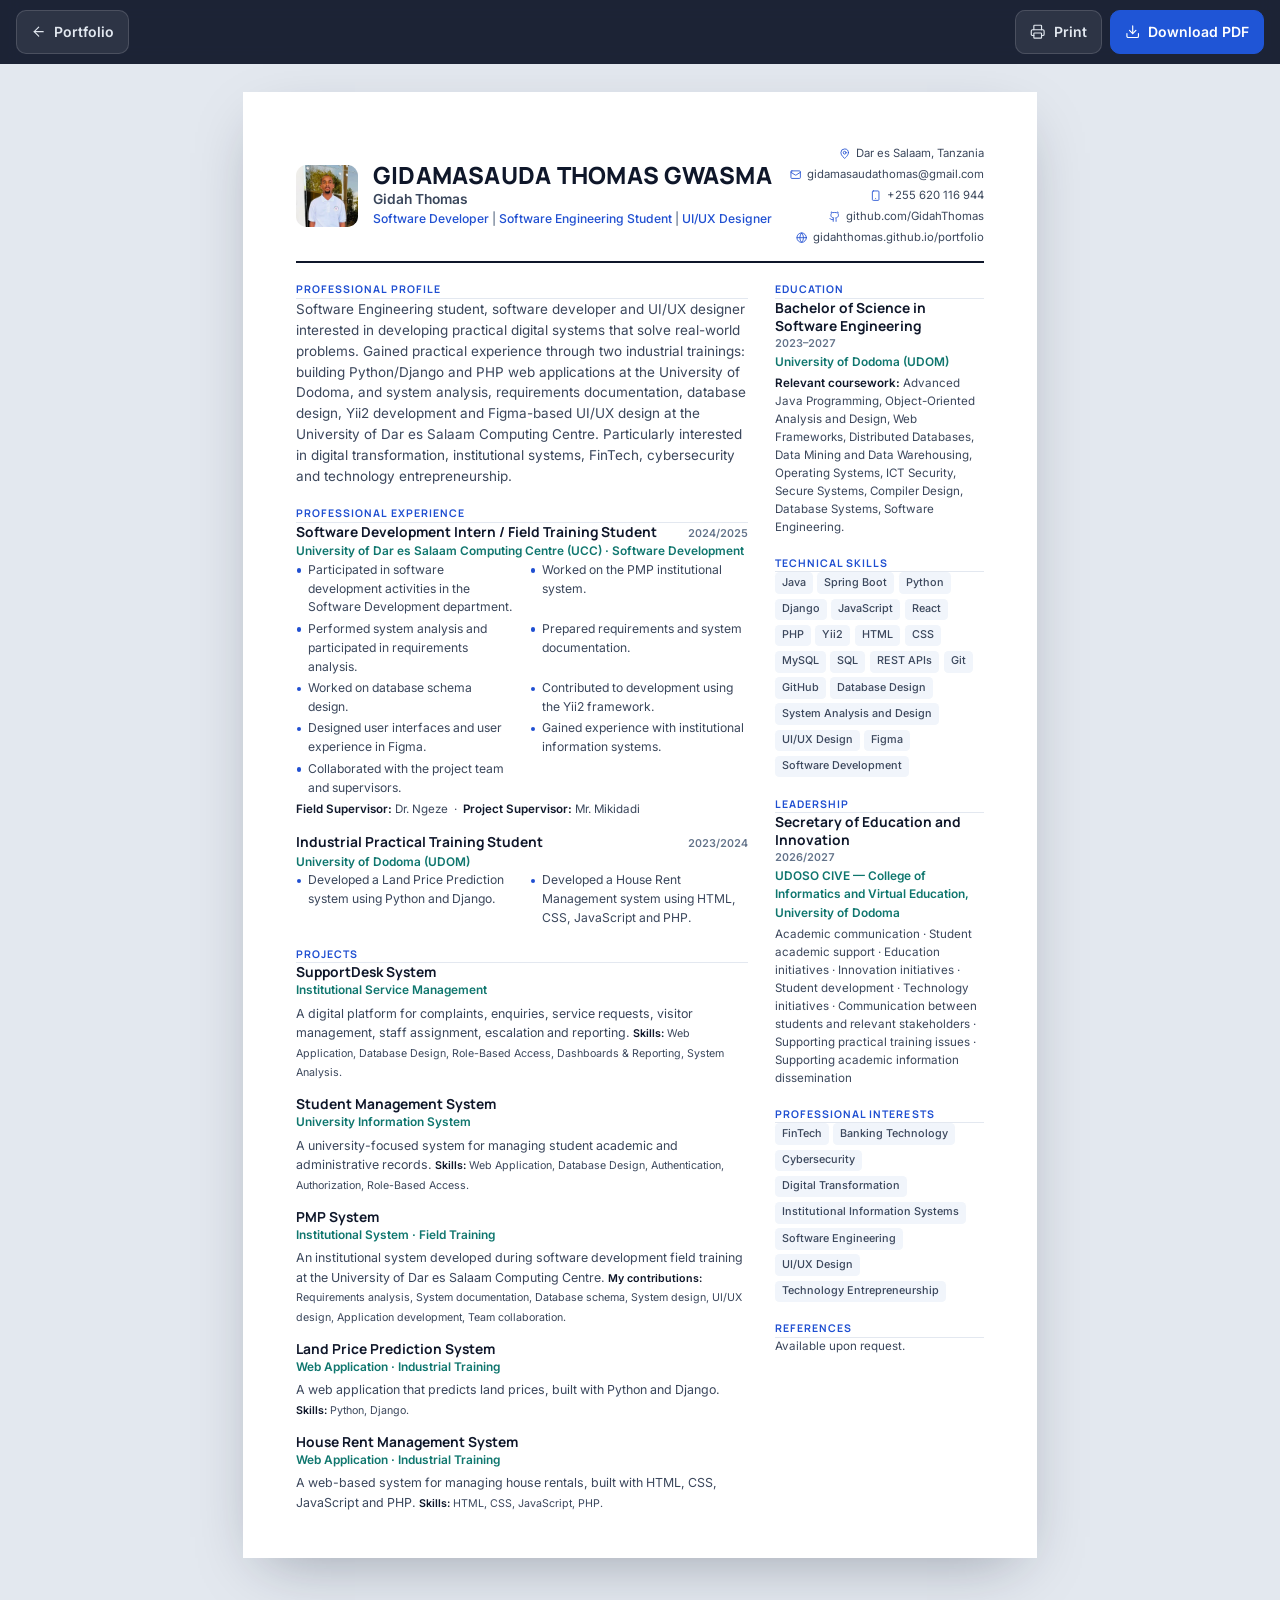
==== cv/index.html @ cd394ff4 "Portfolio and CV website Static site (HTML, CSS, JavaScript, self-hosted Bootstrap 5.3.8 and fonts) " ====
<!DOCTYPE html>
<html lang="en">

<head>
    <meta charset="UTF-8">
    <meta name="viewport" content="width=device-width, initial-scale=1.0, viewport-fit=cover">
    <title>CV — Gidamasauda Thomas Gwasma (Gidah Thomas)</title>
    <meta name="description"
        content="Curriculum Vitae of Gidamasauda Thomas Gwasma (Gidah Thomas) — Software Developer, Software Engineering student at the University of Dodoma, and UI/UX Designer.">
    <meta name="author" content="Gidamasauda Thomas Gwasma">
    <link rel="canonical" href="https://gidahthomas.github.io/portfolio/cv/">
    <meta property="og:type" content="profile">
    <meta property="og:title" content="CV — Gidah Thomas">
    <meta property="og:description" content="Software Developer | Software Engineering Student | UI/UX Designer">
    <meta property="og:url" content="https://gidahthomas.github.io/portfolio/cv/">
    <meta property="og:image" content="https://gidahthomas.github.io/portfolio/images/gidah-headshot.jpg">
    <link rel="icon" type="image/svg+xml" href="../favicon.svg">
    <style>@import url("../assets/vendor/bootstrap/css/bootstrap.min.css") layer(bootstrap);</style>
    <link rel="stylesheet" href="../css/fonts.css">
    <link rel="stylesheet" href="../css/cv-document.css">
    <link rel="stylesheet" href="cv.css">
</head>

<body>
    <div class="toolbar" role="toolbar" aria-label="CV actions">
        <a class="tb-btn" href="../index.html" id="tb-back"><span data-icon="arrowRight" data-class="flip"></span><span
                class="tb-label">Portfolio</span></a>
        <div class="tb-right">
            <button class="tb-btn" type="button" id="tb-print"><span data-icon="printer"></span><span
                    class="tb-label">Print</span></button>
            <a class="tb-btn tb-primary" id="tb-download" href="#"><span data-icon="download"></span>Download PDF</a>
        </div>
    </div>

    <main class="sheet cvdoc-wrap" id="cv-doc"></main>

    <script src="../assets/vendor/bootstrap/js/bootstrap.bundle.min.js"></script>
    <script src="../js/data.js"></script>
    <script src="../js/icons.js"></script>
    <script src="../js/cv-document.js"></script>
    <script src="cv.js"></script>
</body>

</html>
---- css/fonts.css ----
/* =========================================================
   Fonts: Inter (text) and Manrope (headings), SIL Open Font License
   (licences in assets/fonts/*-OFL.txt).
   The font files are embedded below as data URIs so they load in every
   situation: on a web server, on GitHub Pages, and when index.html is
   opened directly from disk (browsers block separate font files on file://).
   Source files: assets/fonts/*.woff2 — see README.md to regenerate.
   ========================================================= */
@font-face {
  font-family: 'Inter';
  font-style: normal;
  font-weight: 100 900;
  font-display: swap;
  src: url('[data-uri]') format('woff2');
}

@font-face {
  font-family: 'Manrope';
  font-style: normal;
  font-weight: 200 800;
  font-display: swap;
  src: url('[data-uri]') format('woff2');
}

/* Metric-matched fallback: keeps line breaks stable before the fonts are ready */
@font-face {
  font-family: 'Inter Fallback';
  src: local('Arial'), local('Helvetica Neue'), local('Helvetica');
  ascent-override: 90.49%;
  descent-override: 22.56%;
  line-gap-override: 0%;
  size-adjust: 107.06%;
}
---- css/cv-document.css ----
/* =========================================================
   CV document — shared by the CV popup, CV section preview
   and the printable CV page. Always a light "paper" document.
   Layout responds to its container, not the viewport.
   ========================================================= */
.cvdoc-wrap { container-type: inline-size; }

.cvdoc {
  --cvd-fs: 15px;
  --cvd-ink: #0f172a;
  --cvd-ink-2: #3b475c;
  --cvd-muted: #64748b;
  --cvd-line: #e3e8f0;
  --cvd-accent: #1f4fd1;
  --cvd-accent-2: #0f766e;
  --cvd-tint: #f1f5fb;
  font-family: 'Inter', 'Inter Fallback', 'Segoe UI', Roboto, 'Helvetica Neue', Arial, sans-serif;
  font-size: var(--cvd-fs);
  line-height: 1.55;
  color: var(--cvd-ink);
  background: #fff;
  text-align: left;
  overflow-wrap: break-word;
  -webkit-font-smoothing: antialiased;
  font-feature-settings: 'cv11', 'ss01';
}
.cvdoc *, .cvdoc *::before, .cvdoc *::after { box-sizing: border-box; }
.cvdoc h1, .cvdoc h2, .cvdoc h3, .cvdoc h4, .cvdoc h5, .cvdoc p, .cvdoc ul { margin: 0; padding: 0; }
.cvdoc ul { list-style: none; }
.cvdoc a { color: inherit; text-decoration: none; }
.cvdoc a:hover { color: var(--cvd-accent); }
.cvdoc .icon { width: 1em; height: 1em; flex: none; }

/* Header */
.cvd-head {
  display: grid; grid-template-columns: auto 1fr; gap: .9em 1.1em; align-items: center;
  padding-bottom: 1.1em; border-bottom: 2px solid var(--cvd-ink);
}
.cvd-photo { width: 4.6em; height: 4.6em; border-radius: .8em; object-fit: cover; background: var(--cvd-tint); display: block; }
.cvd-name {
  font-family: 'Manrope', 'Inter', 'Inter Fallback', 'Segoe UI', Roboto, 'Helvetica Neue', Arial, sans-serif; font-weight: 800;
  font-size: 1.55em; line-height: 1.15; letter-spacing: .01em; text-transform: uppercase; color: var(--cvd-ink);
}
.cvd-alias { margin-top: .15em; font-weight: 600; font-size: 1.02em; color: var(--cvd-ink-2); }
.cvd-roles { margin-top: .3em; font-weight: 500; font-size: .9em; color: var(--cvd-accent); }
.cvd-role { white-space: nowrap; }
.cvd-sep { color: var(--cvd-muted); }
.cvd-contact {
  grid-column: 1 / -1;
  display: flex; flex-wrap: wrap; gap: .35em 1.2em; font-size: .84em; color: var(--cvd-ink-2);
}
.cvd-contact li, .cvd-contact a { display: inline-flex; align-items: center; gap: .45em; min-width: 0; }
.cvd-contact span { overflow-wrap: anywhere; }
.cvd-contact .icon { color: var(--cvd-accent); }

/* Body: single column by default (narrow containers), reading order via `order` */
.cvd-body { display: flex; flex-direction: column; gap: 1.35em; margin-top: 1.35em; }
.cvd-main, .cvd-side { display: contents; }
.cvd-profile { order: 1; }
.cvd-education { order: 2; }
.cvd-skills { order: 3; }
.cvd-experience { order: 4; }
.cvd-leadership { order: 5; }
.cvd-projects { order: 6; }
.cvd-interests { order: 7; }
.cvd-references { order: 8; }

.cvd-h {
  font-family: 'Manrope', 'Inter', 'Inter Fallback', 'Segoe UI', Roboto, 'Helvetica Neue', Arial, sans-serif;
  font-size: .78em; font-weight: 700; text-transform: uppercase; letter-spacing: .1em; color: var(--cvd-accent);
  padding-bottom: .45em; margin-bottom: .75em; border-bottom: 1px solid var(--cvd-line);
}
.cvd-lead { color: var(--cvd-ink-2); }

.cvd-entry + .cvd-entry { margin-top: 1em; }
.cvd-entry { break-inside: avoid; page-break-inside: avoid; }
.cvd-entry-head { display: flex; flex-wrap: wrap; justify-content: space-between; align-items: baseline; gap: .1em .8em; }
.cvd-entry h3, .cvd-entry h4, .cvd-entry h5 { font-family: 'Manrope', 'Inter', 'Inter Fallback', 'Segoe UI', Roboto, 'Helvetica Neue', Arial, sans-serif; font-size: 1.02em; font-weight: 700; line-height: 1.3; }
.cvd-when { font-size: .8em; font-weight: 600; color: var(--cvd-muted); white-space: nowrap; font-variant-numeric: tabular-nums; }
.cvd-org { font-size: .88em; font-weight: 600; color: var(--cvd-accent-2); margin-top: .1em; }
.cvd-entry > p:not(.cvd-org) { margin-top: .35em; font-size: .92em; color: var(--cvd-ink-2); }
.cvd-small { font-size: .86em !important; color: var(--cvd-ink-2); }
.cvd-small strong { color: var(--cvd-ink); font-weight: 600; }
.cvd-list { display: grid; gap: .2em; margin-top: .5em; }
.cvd-list li { position: relative; padding-left: 1em; font-size: .9em; color: var(--cvd-ink-2); }
.cvd-list li::before { content: ''; position: absolute; left: .1em; top: .62em; width: .36em; height: .36em; border-radius: 50%; background: var(--cvd-accent); }
.cvd-tags { display: flex; flex-wrap: wrap; gap: .35em; }
.cvd-tags li { font-size: .8em; font-weight: 500; padding: .22em .65em; border-radius: .4em; background: var(--cvd-tint); color: var(--cvd-ink-2); }
.cvd-refs { display: grid; grid-template-columns: repeat(auto-fit, minmax(12em, 1fr)); gap: .8em; }
.cvd-refs div { display: grid; font-size: .88em; color: var(--cvd-ink-2); }
.cvd-refs strong { color: var(--cvd-ink); }

/* Wide containers: two-column A4-style layout */
@container (min-width: 620px) {
  .cvd-head { grid-template-columns: auto 1fr auto; }
  .cvd-contact { grid-column: auto; flex-direction: column; align-items: flex-end; gap: .3em; text-align: right; }
  .cvd-name { font-size: 1.75em; }
  .cvd-body { display: grid; grid-template-columns: minmax(0, 1fr) 15.5em; gap: 2em; align-items: start; }
  .cvd-main, .cvd-side { display: flex; flex-direction: column; gap: 1.35em; min-width: 0; }
  .cvd-list { grid-template-columns: 1fr 1fr; column-gap: 1.2em; }
}
---- cv/cv.css ----
/* Printable CV page shell — the document itself is styled by ../css/cv-document.css */
* { box-sizing: border-box; }
html { -webkit-text-size-adjust: 100%; text-size-adjust: 100%; }
body {
  margin: 0; background: #e3e8ef; color: #0f172a;
  font-family: 'Inter', 'Inter Fallback', 'Segoe UI', Roboto, 'Helvetica Neue', Arial, sans-serif;
  -webkit-font-smoothing: antialiased;
}
/* Undo Bootstrap's reboot where it differs from this page (keeps the printed CV layout unchanged) */
body { line-height: normal; }
.cvd-h { line-height: inherit; }
img, svg { vertical-align: baseline; }
.icon { width: 1.1em; height: 1.1em; flex: none; }
.flip { transform: rotate(180deg); }

/* Toolbar (screen only) */
.toolbar {
  position: sticky; top: 0; z-index: 10;
  display: flex; align-items: center; justify-content: space-between; gap: 10px;
  padding: 10px 16px; padding-top: calc(10px + env(safe-area-inset-top));
  background: rgba(15, 23, 42, .94); backdrop-filter: blur(8px); -webkit-backdrop-filter: blur(8px);
}
.tb-right { display: flex; gap: 8px; }
.tb-btn {
  display: inline-flex; align-items: center; gap: 8px; min-height: 44px; padding: 0 14px; border-radius: 10px;
  background: rgba(255, 255, 255, .08); border: 1px solid rgba(255, 255, 255, .14); color: #e2e8f0;
  font: 600 14px/1.2 'Inter', 'Inter Fallback', 'Segoe UI', Roboto, 'Helvetica Neue', Arial, sans-serif; cursor: pointer; white-space: nowrap; text-decoration: none;
}
.tb-btn:hover { background: rgba(255, 255, 255, .16); }
.tb-primary { background: #1f55d6; border-color: #1f55d6; color: #fff; }
.tb-primary:hover { background: #2f66e8; }
.tb-btn:focus-visible { outline: 2px solid #93c5fd; outline-offset: 2px; }

/* Sheet */
.sheet {
  width: 210mm; max-width: 100%; min-height: 297mm; margin: 28px auto 56px; padding: 14mm 14mm 12mm;
  background: #fff; box-shadow: 0 20px 60px -20px rgba(15, 23, 42, .35);
}
.sheet .cvdoc { --cvd-fs: 13.5px; }

@media screen and (max-width: 820px) {
  .sheet { width: auto; min-height: 0; margin: 0; padding: 22px 16px calc(32px + env(safe-area-inset-bottom)); box-shadow: none; }
  .sheet .cvdoc { --cvd-fs: 15px; }
}
@media screen and (max-width: 420px) {
  .tb-label { display: none; }
  .tb-btn:not(.tb-primary) { width: 44px; justify-content: center; padding: 0; }
}

/* Print / PDF */
@page { size: A4; margin: 10mm 12mm; }
@media print {
  body { background: #fff; }
  .toolbar { display: none; }
  .sheet { width: auto; max-width: none; min-height: auto; margin: 0; padding: 0; box-shadow: none; }
  .sheet .cvdoc { --cvd-fs: 11.6px; }
  .sheet .cvd-body, .sheet .cvd-main, .sheet .cvd-side { gap: 1.05em; }
  .sheet .cvd-entry + .cvd-entry { margin-top: .75em; }
  .cvd-h { break-after: avoid; page-break-after: avoid; }
}
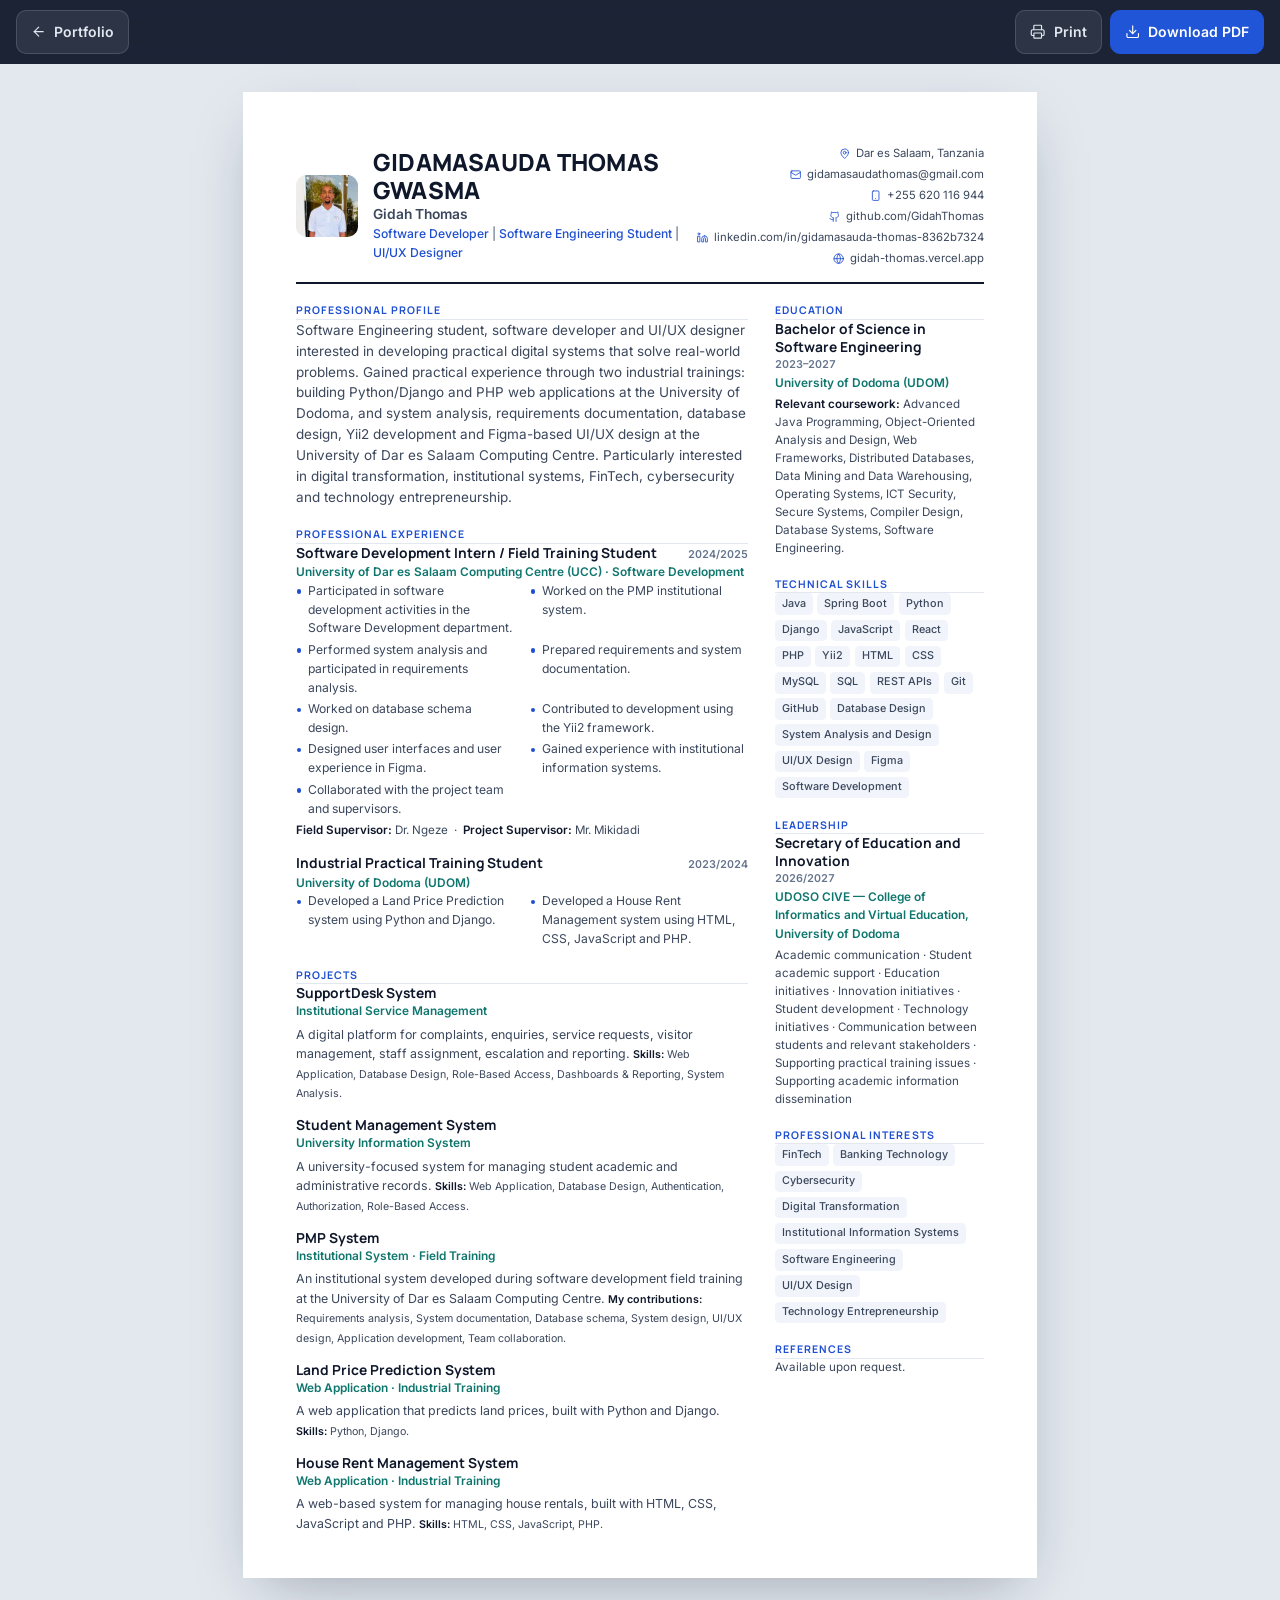
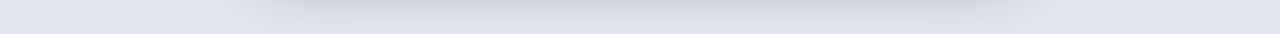
==== commit 73707995: "Redesign as a single scrolling page, host on Vercel, fix cross-device issues - Replace the one-secti" ====
--- a/cv/index.html
+++ b/cv/index.html
@@ -8,12 +8,12 @@
     <meta name="description"
         content="Curriculum Vitae of Gidamasauda Thomas Gwasma (Gidah Thomas) — Software Developer, Software Engineering student at the University of Dodoma, and UI/UX Designer.">
     <meta name="author" content="Gidamasauda Thomas Gwasma">
-    <link rel="canonical" href="https://gidahthomas.github.io/portfolio/cv/">
+    <link rel="canonical" href="https://gidah-thomas.vercel.app/cv/">
     <meta property="og:type" content="profile">
     <meta property="og:title" content="CV — Gidah Thomas">
     <meta property="og:description" content="Software Developer | Software Engineering Student | UI/UX Designer">
-    <meta property="og:url" content="https://gidahthomas.github.io/portfolio/cv/">
-    <meta property="og:image" content="https://gidahthomas.github.io/portfolio/images/gidah-headshot.jpg">
+    <meta property="og:url" content="https://gidah-thomas.vercel.app/cv/">
+    <meta property="og:image" content="https://gidah-thomas.vercel.app/images/gidah-headshot.jpg">
     <link rel="icon" type="image/svg+xml" href="../favicon.svg">
     <style>@import url("../assets/vendor/bootstrap/css/bootstrap.min.css") layer(bootstrap);</style>
     <link rel="stylesheet" href="../css/fonts.css">
--- a/css/cv-document.css
+++ b/css/cv-document.css
@@ -36,7 +36,8 @@
   display: grid; grid-template-columns: auto 1fr; gap: .9em 1.1em; align-items: center;
   padding-bottom: 1.1em; border-bottom: 2px solid var(--cvd-ink);
 }
-.cvd-photo { width: 4.6em; height: 4.6em; border-radius: .8em; object-fit: cover; background: var(--cvd-tint); display: block; }
+/* max-width: none — the site-wide img { max-width: 100% } would let the auto grid column collapse on narrow screens */
+.cvd-photo { width: 4.6em; height: 4.6em; max-width: none; border-radius: .8em; object-fit: cover; background: var(--cvd-tint); display: block; }
 .cvd-name {
   font-family: 'Manrope', 'Inter', 'Inter Fallback', 'Segoe UI', Roboto, 'Helvetica Neue', Arial, sans-serif; font-weight: 800;
   font-size: 1.55em; line-height: 1.15; letter-spacing: .01em; text-transform: uppercase; color: var(--cvd-ink);
